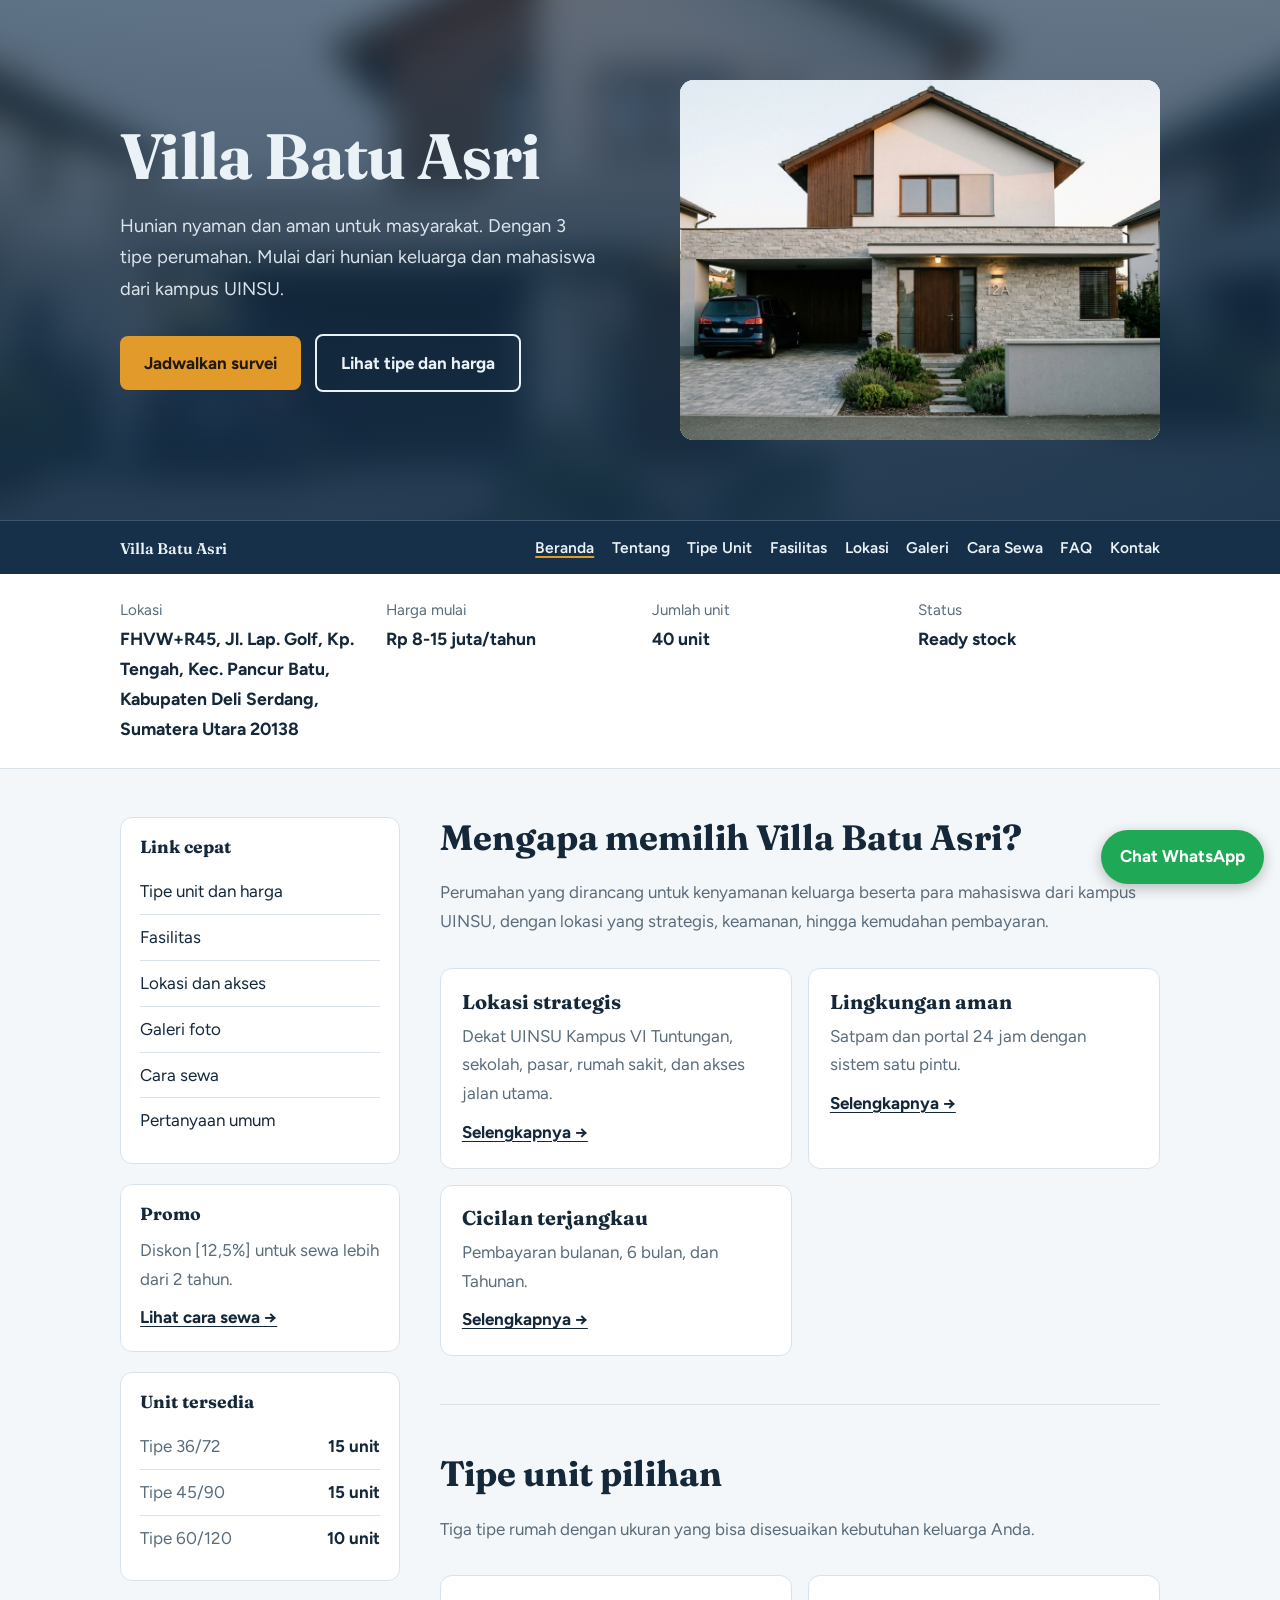
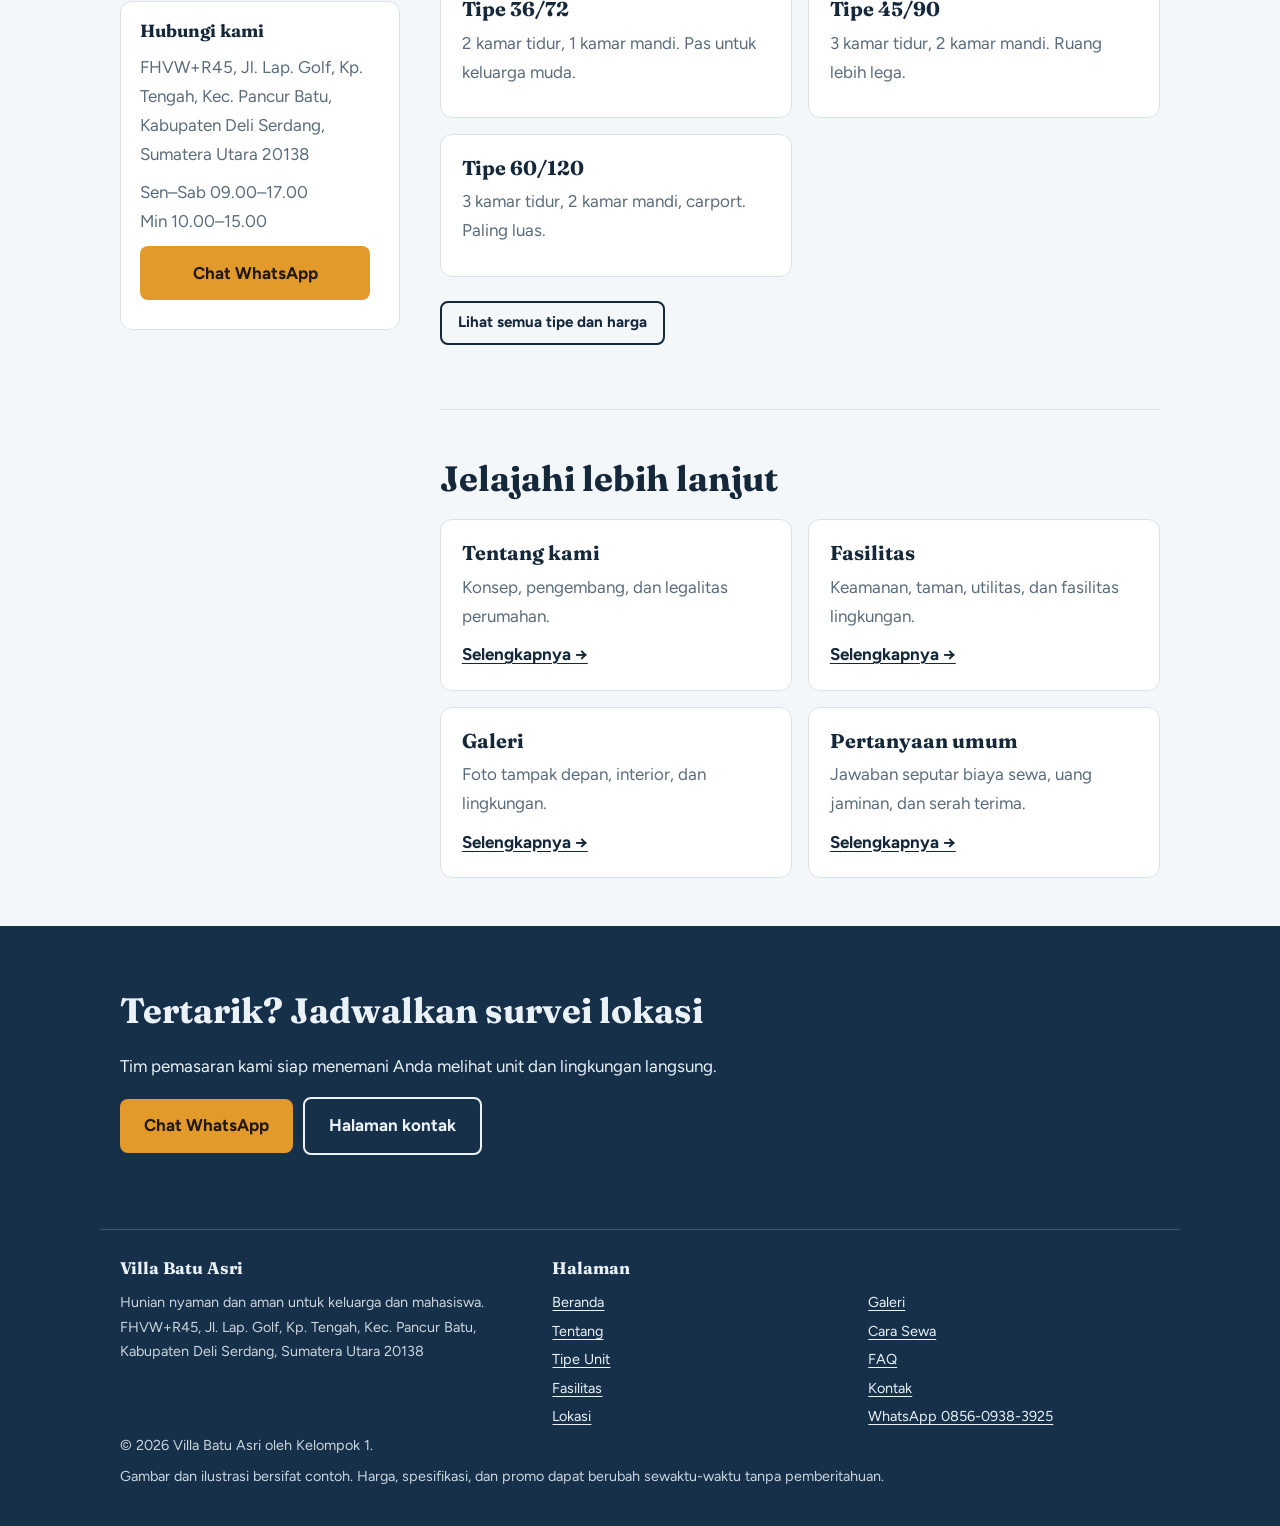
==== index.html @ 87c90467 "Add files via upload" ====
<!DOCTYPE html>
<html lang="id"><head><meta charset="UTF-8"><meta name="viewport" content="width=device-width, initial-scale=1">
<title>Beranda – Villa Batu Asri</title><meta name="description" content="Villa Batu Asri: hunian sewa nyaman dan aman untuk keluarga dan mahasiswa. Lihat tipe unit, fasilitas, dan lokasi.">
<link rel="preconnect" href="https://fonts.googleapis.com">
<link rel="preconnect" href="https://fonts.gstatic.com" crossorigin>
<link href="https://fonts.googleapis.com/css2?family=Fraunces:opsz,wght@9..144,500;9..144,700&family=Figtree:wght@400;500;600;700&display=swap" rel="stylesheet">
<link rel="stylesheet" href="style.css"></head><body>
<!-- PETUNJUK UMUM: data yang dipakai berulang (nama, alamat, WhatsApp, email, jam kerja, menu, footer) ada di config.js. Untuk isi halaman ini: cari tulisan EDIT. Ubah hanya teks di antara tag, jangan hapus tanda lebih kecil dan lebih besar. Simpan lalu refresh browser -->
  <!-- ================= HERO ================= -->
  
<!-- BAGIAN 1 (sesuai gambar tugas): HEADER -->
<header class="hero">
    
<div class="wrap">
      <div>
        <h1>Villa Batu Asri</h1>
        <!-- EDIT: satu kalimat yang menjelaskan keunggulan utama perumahanmu -->
        
<p class="tagline">Hunian nyaman dan aman untuk masyarakat. Dengan 3 tipe perumahan. Mulai dari hunian keluarga dan mahasiswa dari kampus UINSU.</p>
        <!-- Nomor WhatsApp tombol ini otomatis dari config.js, tidak perlu diubah di sini -->
        <a class="btn primary" href="https://wa.me/6281200000000?text=Halo%2C%20saya%20ingin%20survei%20Villa%20Batu%20Asri">Jadwalkan survei</a>
        <a class="btn ghost" href="tipe-unit.html">Lihat tipe dan harga</a>
      </div>
      <div class="frame">
        <!-- Ilustrasi rumah. Kalau ada foto, simpan sebagai "hero.jpg" di folder yang sama dan foto akan menutupi ilustrasi ini. -->
        <svg viewBox="0 0 400 300" preserveAspectRatio="xMidYMid slice" aria-hidden="true">
          <rect width="400" height="300" fill="#dcebf3"/>
          <circle cx="330" cy="60" r="30" fill="#f2c36b"/>
          <rect y="232" width="400" height="68" fill="#79b27d"/>
          <rect y="262" width="400" height="38" fill="#5c9a68"/>
          <!-- rumah -->
          <rect x="95" y="130" width="210" height="110" fill="#f7f3ea"/>
          <polygon points="80,132 200,62 320,132" fill="#16304a"/>
          <rect x="125" y="160" width="52" height="44" fill="#9cc6dc"/>
          <rect x="223" y="160" width="52" height="44" fill="#9cc6dc"/>
          <rect x="182" y="178" width="36" height="62" fill="#e29a2b"/>
          <rect x="95" y="236" width="210" height="6" fill="#c9c3b3"/>
          <!-- pohon -->
          <rect x="44" y="190" width="8" height="48" fill="#6b4a2f"/>
          <circle cx="48" cy="180" r="26" fill="#3f8a55"/>
          <rect x="350" y="200" width="7" height="38" fill="#6b4a2f"/>
          <circle cx="353" cy="192" r="20" fill="#3f8a55"/>
        </svg>
        <img src="hero.jpg" alt="Tampak depan Villa Batu Asri" onerror="this.remove()">
      </div>
    </div>
  </header>
<!-- BAGIAN 2: NAVIGASI. Dibuat otomatis oleh site.js, untuk mengubah menu edit config.js -->
<nav class="nav" id="site-nav" aria-label="Menu utama"></nav>
  <!-- ================= RINGKASAN CEPAT ================= -->
  <div class="quick">
    
<div class="wrap">
      <!-- EDIT: isi dengan data inti perumahanmu -->
      
<dl>
        <div>
<dt>Lokasi</dt><dd>FHVW+R45, Jl. Lap. Golf, Kp. Tengah, Kec. Pancur Batu, Kabupaten Deli Serdang, Sumatera Utara 20138</dd></div>
        <div>
<dt>Harga mulai</dt><dd>Rp 8-15 juta/tahun</dd></div>
        <div>
<dt>Jumlah unit</dt><dd>40 unit</dd></div>
        <div>
<dt>Status</dt><dd>Ready stock</dd></div>
      </dl>
    </div>
  </div>
<!-- ========== AWAL ISI HALAMAN (edit di antara penanda ini) ========== -->
<main>
<!-- BAGIAN 3: SIDEBAR (kolom samping) dan BAGIAN 4: CONTENT (isi utama) -->
<div class="wrap page-grid">
<aside class="sidebar" aria-label="Info samping">
<!-- EDIT SIDEBAR kotak 1 Link cepat: satu li adalah satu tautan. Ganti tulisan di antara a dan a penutup, atau salin satu li untuk menambah -->
<div class="side-box"><h3>Link cepat</h3><ul>
<li><a href="tipe-unit.html">Tipe unit dan harga</a></li>
<li><a href="fasilitas.html">Fasilitas</a></li>
<li><a href="lokasi.html">Lokasi dan akses</a></li>
<li><a href="galeri.html">Galeri foto</a></li>
<li><a href="cara-sewa.html">Cara sewa</a></li>
<li><a href="faq.html">Pertanyaan umum</a></li>
</ul></div>
<!-- EDIT SIDEBAR kotak 2 Promo: ganti judul h3 dan teks p dengan promo atau pengumuman asli. Teks dalam kurung siku adalah contoh -->
<div class="side-box"><h3>Promo</h3>
<p>Diskon [12,5%] untuk sewa lebih dari 2 tahun.</p>
<a class="more" href="cara-sewa.html">Lihat cara sewa →</a></div>
<!-- EDIT SIDEBAR kotak 3 Ketersediaan unit: ganti angka 00 dengan jumlah unit yang masih kosong -->
<div class="side-box"><h3>Unit tersedia</h3><ul class="mini">
<li><span>Tipe 36/72</span><b>15 unit</b></li>
<li><span>Tipe 45/90</span><b>15 unit</b></li>
<li><span>Tipe 60/120</span><b>10 unit</b></li>
</ul></div>
<!-- SIDEBAR kotak 4 Hubungi kami: alamat, jam kerja, dan nomor WhatsApp otomatis dari config.js, tidak perlu diubah di sini -->
<div class="side-box"><h3>Hubungi kami</h3>
<p data-site="alamat">Jl. Nama Jalan No. 0, Nama Lokasi</p>
<p data-site-html="jam">Sen–Sab 09.00–17.00<br>Min 10.00–15.00</p>
<a class="btn primary" href="https://wa.me/6281200000000?text=Halo%2C%20saya%20ingin%20bertanya%20soal%20sewa%20di%20Villa%20Batu%20Asri">Chat WhatsApp</a></div>
</aside>
<div class="content">
<section class="blok">
<!-- EDIT 3 kartu keunggulan: h3 adalah judul kartu, p adalah penjelasan -->
<h2>Mengapa memilih Villa Batu Asri?</h2>
<p class="lead">Perumahan yang dirancang untuk kenyamanan keluarga beserta para mahasiswa dari kampus UINSU, dengan lokasi yang strategis, keamanan, hingga kemudahan pembayaran.</p>
<div class="cards">
<div class="card">
<h3>Lokasi strategis</h3>
<p>Dekat UINSU Kampus VI Tuntungan, sekolah, pasar, rumah sakit, dan akses jalan utama.</p><a class="more" href="lokasi.html">Selengkapnya →</a></div>
<div class="card">
<h3>Lingkungan aman</h3>
<p>Satpam dan portal 24 jam dengan sistem satu pintu.</p><a class="more" href="fasilitas.html">Selengkapnya →</a></div>
<div class="card">
<h3>Cicilan terjangkau</h3>
<p>Pembayaran bulanan, 6 bulan, dan Tahunan.</p><a class="more" href="cara-sewa.html">Selengkapnya →</a></div></div></section>
<section class="blok">
<!-- EDIT ringkasan tipe: harga dan ukuran lengkap diisi di tipe-unit.html, di sini cukup deskripsi singkat -->
<h2>Tipe unit pilihan</h2>
<p class="lead">Tiga tipe rumah dengan ukuran yang bisa disesuaikan kebutuhan keluarga Anda.</p>
<div class="cards">
<div class="card">
<h3>Tipe 36/72</h3>
<p>2 kamar tidur, 1 kamar mandi. Pas untuk keluarga muda.</p></div>
<div class="card">
<h3>Tipe 45/90</h3>
<p>3 kamar tidur, 2 kamar mandi. Ruang lebih lega.</p></div>
<div class="card">
<h3>Tipe 60/120</h3>
<p>3 kamar tidur, 2 kamar mandi, carport. Paling luas.</p></div></div>
<p class="sec-link"><a class="btn line" href="tipe-unit.html">Lihat semua tipe dan harga</a></p></section>
<section class="blok">
<!-- EDIT kartu menuju halaman lain: h3 judul, p penjelasan singkat. Biasanya tidak perlu diubah -->
<h2>Jelajahi lebih lanjut</h2>
<div class="cards">
<div class="card">
<h3>Tentang kami</h3>
<p>Konsep, pengembang, dan legalitas perumahan.</p><a class="more" href="tentang.html">Selengkapnya →</a></div>
<div class="card">
<h3>Fasilitas</h3>
<p>Keamanan, taman, utilitas, dan fasilitas lingkungan.</p><a class="more" href="fasilitas.html">Selengkapnya →</a></div>
<div class="card">
<h3>Galeri</h3>
<p>Foto tampak depan, interior, dan lingkungan.</p><a class="more" href="galeri.html">Selengkapnya →</a></div>
<div class="card">
<h3>Pertanyaan umum</h3>
<p>Jawaban seputar biaya sewa, uang jaminan, dan serah terima.</p><a class="more" href="faq.html">Selengkapnya →</a></div></div></section>
</div></div>
<!-- EDIT AJAKAN DI BAWAH: ubah teks h2 dan p sesuka Anda. Nomor WhatsApp otomatis dari config.js, tidak perlu diubah di sini -->
<section class="contact">
<div class="wrap">
<h2>Tertarik? Jadwalkan survei lokasi</h2>
<p>Tim pemasaran kami siap menemani Anda melihat unit dan lingkungan langsung.</p><a class="btn primary" href="https://wa.me/6281200000000?text=Halo%2C%20saya%20ingin%20survei%20Villa%20Batu%20Asri">Chat WhatsApp</a><a class="btn ghost" href="kontak.html">Halaman kontak</a></div>
</section></main>
<!-- ========== AKHIR ISI HALAMAN ========== -->
<!-- FOOTER dan tombol WhatsApp melayang: dibuat otomatis oleh site.js. Untuk mengubahnya, edit config.js -->
<footer id="site-footer"></footer>

<script src="config.js"></script>
<script src="site.js"></script>
</body></html>
---- style.css ----
/* ---------- Warna & font (ubah di sini untuk mengganti tema) ---------- */
    :root {
      --bg: #f4f7f9;
      --surface: #ffffff;
      --ink: #15283a;
      --muted: #5a6c7b;
      --line: #d9e2e9;
      --navy: #16304a;        /* warna utama: hero, footer */
      --sky: #dcebf3;         /* biru muda: latar ilustrasi */
      --amber: #e29a2b;       /* warna tombol utama */
      --on-navy: #eaf2f7;
      --font-display: "Fraunces", Georgia, "Times New Roman", serif;
      --font-body: "Figtree", "Segoe UI", system-ui, sans-serif;
    }

    @media (prefers-color-scheme: dark) {
      :root {
        --bg: #0e1a26;
        --surface: #152636;
        --ink: #e6eef4;
        --muted: #92a6b5;
        --line: #26394a;
        --navy: #0a1622;
        --sky: #1b3347;
        --amber: #eaa947;
      }
    }

    *, *::before, *::after { box-sizing: border-box; }
    html { scroll-behavior: smooth; scroll-padding-top: 4.5rem; }
    @media (prefers-reduced-motion: reduce) { html { scroll-behavior: auto; } }

    body {
      margin: 0;
      background: var(--bg);
      color: var(--ink);
      font-family: var(--font-body);
      font-size: 1.0625rem;
      line-height: 1.7;
    }

    a { color: inherit; text-underline-offset: 3px; }
    :focus-visible { outline: 3px solid var(--amber); outline-offset: 3px; border-radius: 4px; }

    h1, h2, h3 { font-family: var(--font-display); font-weight: 700; line-height: 1.18; margin: 0; }
    p { margin: 0 0 1rem; max-width: 68ch; }

    .wrap { max-width: 1080px; margin: 0 auto; padding: 0 1.25rem; }

    .btn {
      display: inline-block; padding: 0.8rem 1.5rem; border-radius: 8px;
      font-weight: 700; text-decoration: none; margin: 0 0.6rem 0.6rem 0;
    }
    .btn.primary { background: var(--amber); color: #20180a; }
    .btn.ghost { border: 2px solid var(--on-navy); color: var(--on-navy); }
    .btn.line { border: 2px solid var(--ink); color: var(--ink); padding: 0.45rem 1rem; margin: 0; font-size: 0.95rem; }
    .btn:hover { filter: brightness(1.08); }

    /* ---------- Navigasi ---------- */
    .nav { position: sticky; top: 0; z-index: 10; background: var(--navy); color: var(--on-navy); }
    .nav .wrap { display: flex; flex-wrap: wrap; align-items: center; justify-content: space-between; gap: 0.25rem 1.5rem; padding-top: 0.65rem; padding-bottom: 0.65rem; }
    .nav strong { font-family: var(--font-display); font-size: 1.2rem; }
    .nav ul { list-style: none; display: flex; flex-wrap: wrap; gap: 0.25rem 1.1rem; margin: 0; padding: 0; }
    .nav a { text-decoration: none; font-size: 0.97rem; font-weight: 600; }
    .nav a:hover { text-decoration: underline; text-decoration-color: var(--amber); text-decoration-thickness: 2px; }

    /* ---------- Hero ---------- */
    .hero { background: var(--navy); color: var(--on-navy); }
    .hero .wrap { display: grid; gap: 2.5rem; padding-top: 3.5rem; padding-bottom: 3.5rem; align-items: center; }
    @media (min-width: 860px) { .hero .wrap { grid-template-columns: 1.05fr 1fr; gap: 3.5rem; padding-top: 5rem; padding-bottom: 5rem; } }
    .hero h1 { font-size: clamp(2.4rem, 7vw, 4rem); letter-spacing: -0.01em; }
    .hero .tagline { margin: 1.1rem 0 1.8rem; font-size: 1.15rem; opacity: 0.92; max-width: 40ch; }

    /* Bingkai gambar hero: menampilkan ilustrasi, atau foto kalau hero.jpg tersedia */
    .frame { position: relative; aspect-ratio: 4 / 3; border-radius: 14px; overflow: hidden; background: var(--sky); }
    .frame svg { position: absolute; inset: 0; width: 100%; height: 100%; }
    .frame img { position: absolute; inset: 0; width: 100%; height: 100%; object-fit: cover; }

    /* ---------- Ringkasan cepat ---------- */
    .quick { background: var(--surface); border-bottom: 1px solid var(--line); }
    .quick dl { margin: 0; display: grid; grid-template-columns: repeat(2, 1fr); gap: 1.2rem 1.5rem; padding: 1.5rem 0; }
    @media (min-width: 760px) { .quick dl { grid-template-columns: repeat(4, 1fr); } }
    .quick dt { color: var(--muted); font-size: 0.95rem; }
    .quick dd { margin: 0; font-weight: 700; font-size: 1.1rem; }

    /* ---------- Section ---------- */
    section { padding: 4rem 0; }
    section + section { border-top: 1px solid var(--line); }
    h2 { font-size: clamp(1.7rem, 4vw, 2.2rem); margin-bottom: 1.25rem; }
    h3 { font-size: 1.25rem; }
    .lead { color: var(--muted); margin-bottom: 2rem; }

    /* tentang */
    .two { display: grid; gap: 2rem; }
    @media (min-width: 820px) { .two { grid-template-columns: 1fr 1fr; gap: 3.5rem; } }
    .why { list-style: none; padding: 0; margin: 0; display: grid; gap: 1rem; }
    .why li { padding-left: 1.1rem; border-left: 4px solid var(--amber); }
    .why strong { display: block; }
    .why span { color: var(--muted); }

    /* tipe unit */
    .units { border-top: 1px solid var(--line); }
    .unit { display: grid; gap: 0.8rem 2rem; padding: 1.6rem 0; border-bottom: 1px solid var(--line); align-items: center; }
    @media (min-width: 820px) { .unit { grid-template-columns: 200px 1fr 220px; } }
    .unit .specs { list-style: none; padding: 0; margin: 0; display: flex; flex-wrap: wrap; gap: 0.3rem 1.3rem; color: var(--muted); }
    .unit .specs b { color: var(--ink); }
    .unit .price { display: grid; gap: 0.4rem; }
    @media (min-width: 820px) { .unit .price { justify-items: end; text-align: right; } }
    .unit .price small { color: var(--muted); display: block; font-size: 0.9rem; line-height: 1.3; }
    .unit .price strong { font-family: var(--font-display); font-size: 1.4rem; }

    /* fasilitas */
    .fac { display: grid; gap: 2rem 3rem; }
    @media (min-width: 820px) { .fac { grid-template-columns: repeat(3, 1fr); } }
    .fac h3 { margin-bottom: 0.7rem; }
    .fac ul { list-style: none; padding: 0; margin: 0; }
    .fac li { padding: 0.3rem 0 0.3rem 1.6rem; position: relative; }
    .fac li::before { content: ""; position: absolute; left: 0.1rem; top: 0.78rem; width: 0.7rem; height: 0.4rem; border-left: 2px solid var(--amber); border-bottom: 2px solid var(--amber); transform: rotate(-45deg); }

    /* lokasi */
    .near { margin: 0 0 1rem; }
    .near div { display: flex; justify-content: space-between; gap: 1rem; padding: 0.65rem 0; border-bottom: 1px solid var(--line); }
    .near dt { color: var(--muted); }
    .near dd { margin: 0; font-weight: 700; text-align: right; }
    .map { min-height: 300px; border-radius: 12px; border: 1px solid var(--line); background: var(--surface); display: grid; place-items: center; text-align: center; padding: 1rem; color: var(--muted); overflow: hidden; }
    .map iframe { width: 100%; height: 100%; min-height: 340px; border: 0; }

    /* galeri */
    .gallery { display: grid; gap: 0.75rem; grid-template-columns: repeat(auto-fill, minmax(240px, 1fr)); }
    .gallery figure { margin: 0; position: relative; aspect-ratio: 4 / 3; background: var(--line); border-radius: 10px; overflow: hidden; }
    .gallery img { position: absolute; inset: 0; width: 100%; height: 100%; object-fit: cover; }
    .gallery figcaption { position: absolute; left: 0; right: 0; bottom: 0; padding: 0.5rem 0.8rem; background: linear-gradient(transparent, rgba(0,0,0,0.65)); color: #fff; font-size: 0.93rem; }
    .gallery .hint { position: absolute; inset: 0; display: grid; place-items: center; color: var(--muted); font-size: 0.9rem; text-align: center; padding: 1rem; }

    /* cara pembelian (berurutan, jadi diberi nomor) */
    .steps { list-style: none; counter-reset: step; padding: 0; margin: 0; display: grid; gap: 1.2rem; max-width: 720px; }
    .steps li { counter-increment: step; display: grid; grid-template-columns: 2.6rem 1fr; gap: 1rem; align-items: start; }
    .steps li::before {
      content: counter(step); width: 2.6rem; height: 2.6rem; border-radius: 50%;
      display: grid; place-items: center; background: var(--navy); color: var(--on-navy);
      font: 700 1.1rem var(--font-display);
    }
    .steps strong { display: block; }
    .steps span { color: var(--muted); }

    /* tanya jawab */
    details { background: var(--surface); border: 1px solid var(--line); border-radius: 8px; margin-bottom: 0.6rem; max-width: 820px; }
    summary { cursor: pointer; padding: 0.9rem 1.1rem; font-weight: 700; }
    details[open] summary { border-bottom: 1px solid var(--line); }
    details p { padding: 0.9rem 1.1rem 0.1rem; color: var(--muted); }

    /* kontak */
    .contact { background: var(--navy); color: var(--on-navy); border-top: 0; }
    .contact .grid { display: grid; gap: 2rem; }
    @media (min-width: 820px) { .contact .grid { grid-template-columns: 1.1fr 1fr; gap: 3.5rem; } }
    .contact dl { margin: 0; }
    .contact dt { font-weight: 700; margin-top: 1rem; }
    .contact dd { margin: 0; opacity: 0.9; }

    footer { background: var(--navy); color: var(--on-navy); padding: 0 0 2rem; font-size: 0.9rem; }
    footer .wrap { border-top: 1px solid rgba(255,255,255,0.18); padding-top: 1.5rem; }
    footer p { margin: 0 0 0.4rem; max-width: none; opacity: 0.85; }

    /* tombol WhatsApp melayang */
    .wa {
      position: fixed; right: 1rem; bottom: 1rem; z-index: 20;
      background: #1fa855; color: #fff; text-decoration: none; font-weight: 700;
      padding: 0.8rem 1.2rem; border-radius: 999px; box-shadow: 0 4px 14px rgba(0,0,0,0.25);
    }
    .wa:hover { filter: brightness(1.08); }
.pagehead{background:var(--navy);color:var(--on-navy)}.pagehead .wrap{padding-top:3rem;padding-bottom:3rem}
.pagehead h1{font-size:clamp(2rem,5vw,3rem)}.pagehead p{opacity:.9;margin:.8rem 0 0}.crumb{font-size:.9rem;opacity:.8;margin-bottom:.6rem}
.nav a.active{text-decoration:underline;text-decoration-color:var(--amber);text-decoration-thickness:2px}
.cards{display:grid;gap:1rem;grid-template-columns:repeat(auto-fill,minmax(250px,1fr))}
.card{background:var(--surface);border:1px solid var(--line);border-radius:12px;padding:1.3rem}.card h3{margin-bottom:.5rem}.card p{color:var(--muted);margin:0 0 .6rem}
.card a.more{font-weight:700;color:var(--ink)}
.tblw{overflow-x:auto}.tbl{width:100%;border-collapse:collapse;min-width:560px;background:var(--surface)}
.tbl th,.tbl td{padding:.75rem 1rem;border-bottom:1px solid var(--line);text-align:left}.tbl th{background:var(--sky);font-family:var(--font-display)}
.stats{display:grid;gap:1rem;grid-template-columns:repeat(auto-fit,minmax(150px,1fr));margin-top:2rem}
.stats div{background:var(--surface);border:1px solid var(--line);border-radius:12px;padding:1.1rem}.stats b{display:block;font:700 1.7rem var(--font-display)}.stats span{color:var(--muted);font-size:.95rem}
.form{display:grid;gap:.9rem;max-width:520px}.form label{font-weight:600;display:grid;gap:.3rem}
.form input,.form textarea,.form select{font:inherit;padding:.7rem .8rem;border:1px solid var(--line);border-radius:8px;background:var(--surface);color:var(--ink)}
.foot{display:grid;gap:1.5rem}@media(min-width:760px){.foot{grid-template-columns:1.4fr 1fr 1fr}}
footer h4{margin:0 0 .5rem;font-family:var(--font-display);font-size:1.05rem}footer ul{list-style:none;margin:0;padding:0}footer li{margin-bottom:.25rem}
.sec-link{margin-top:1.5rem}

/* ---------- Foto latar blur (hero dan judul halaman) ---------- */
.hero,.pagehead{position:relative;isolation:isolate;overflow:hidden}
.hero::before,.pagehead::before{content:"";position:absolute;inset:-60px;z-index:-2;opacity:0;transition:opacity .6s;
  background:var(--foto-latar) center/cover no-repeat;filter:blur(var(--blur-latar,16px)) saturate(1.1);transform:scale(1.05)}
.hero::after,.pagehead::after{content:"";position:absolute;inset:0;z-index:-1;opacity:0;transition:opacity .6s;
  background:linear-gradient(180deg,rgba(22,48,74,.65),rgba(22,48,74,.88))}
.ada-foto .hero::before,.ada-foto .pagehead::before,.ada-foto .hero::after,.ada-foto .pagehead::after{opacity:1}

/* ---------- Tata letak beranda: sidebar + content ---------- */
header.hero + .nav{border-top:1px solid rgba(255,255,255,.18)}
.page-grid{display:grid;gap:2.5rem;padding-top:3rem;padding-bottom:3rem}
.sidebar{display:grid;gap:1.25rem;align-content:start;order:2}.content{order:1;min-width:0}
.side-box{background:var(--surface);border:1px solid var(--line);border-radius:12px;padding:1.2rem}
.side-box h3{font-size:1.1rem;margin-bottom:.7rem}.side-box p{color:var(--muted);margin:0 0 .6rem}
.side-box ul{list-style:none;margin:0;padding:0}.side-box li{border-bottom:1px solid var(--line)}.side-box li:last-child{border:0}
.side-box li a{display:block;padding:.5rem 0;text-decoration:none}.side-box li a:hover{text-decoration:underline;text-decoration-color:var(--amber);text-decoration-thickness:2px}
.side-box .more{font-weight:700}.side-box .btn{display:block;text-align:center;margin-top:.4rem}
.mini li{display:flex;justify-content:space-between;gap:1rem;padding:.5rem 0}.mini span{color:var(--muted)}
.content .blok{padding:0 0 3rem}.content .blok + .blok{border-top:1px solid var(--line);padding-top:3rem}.content .blok:last-child{padding-bottom:0}
@media(min-width:900px){.page-grid{grid-template-columns:280px 1fr;align-items:start}.sidebar{order:0;position:sticky;top:5rem}.content{order:0}}
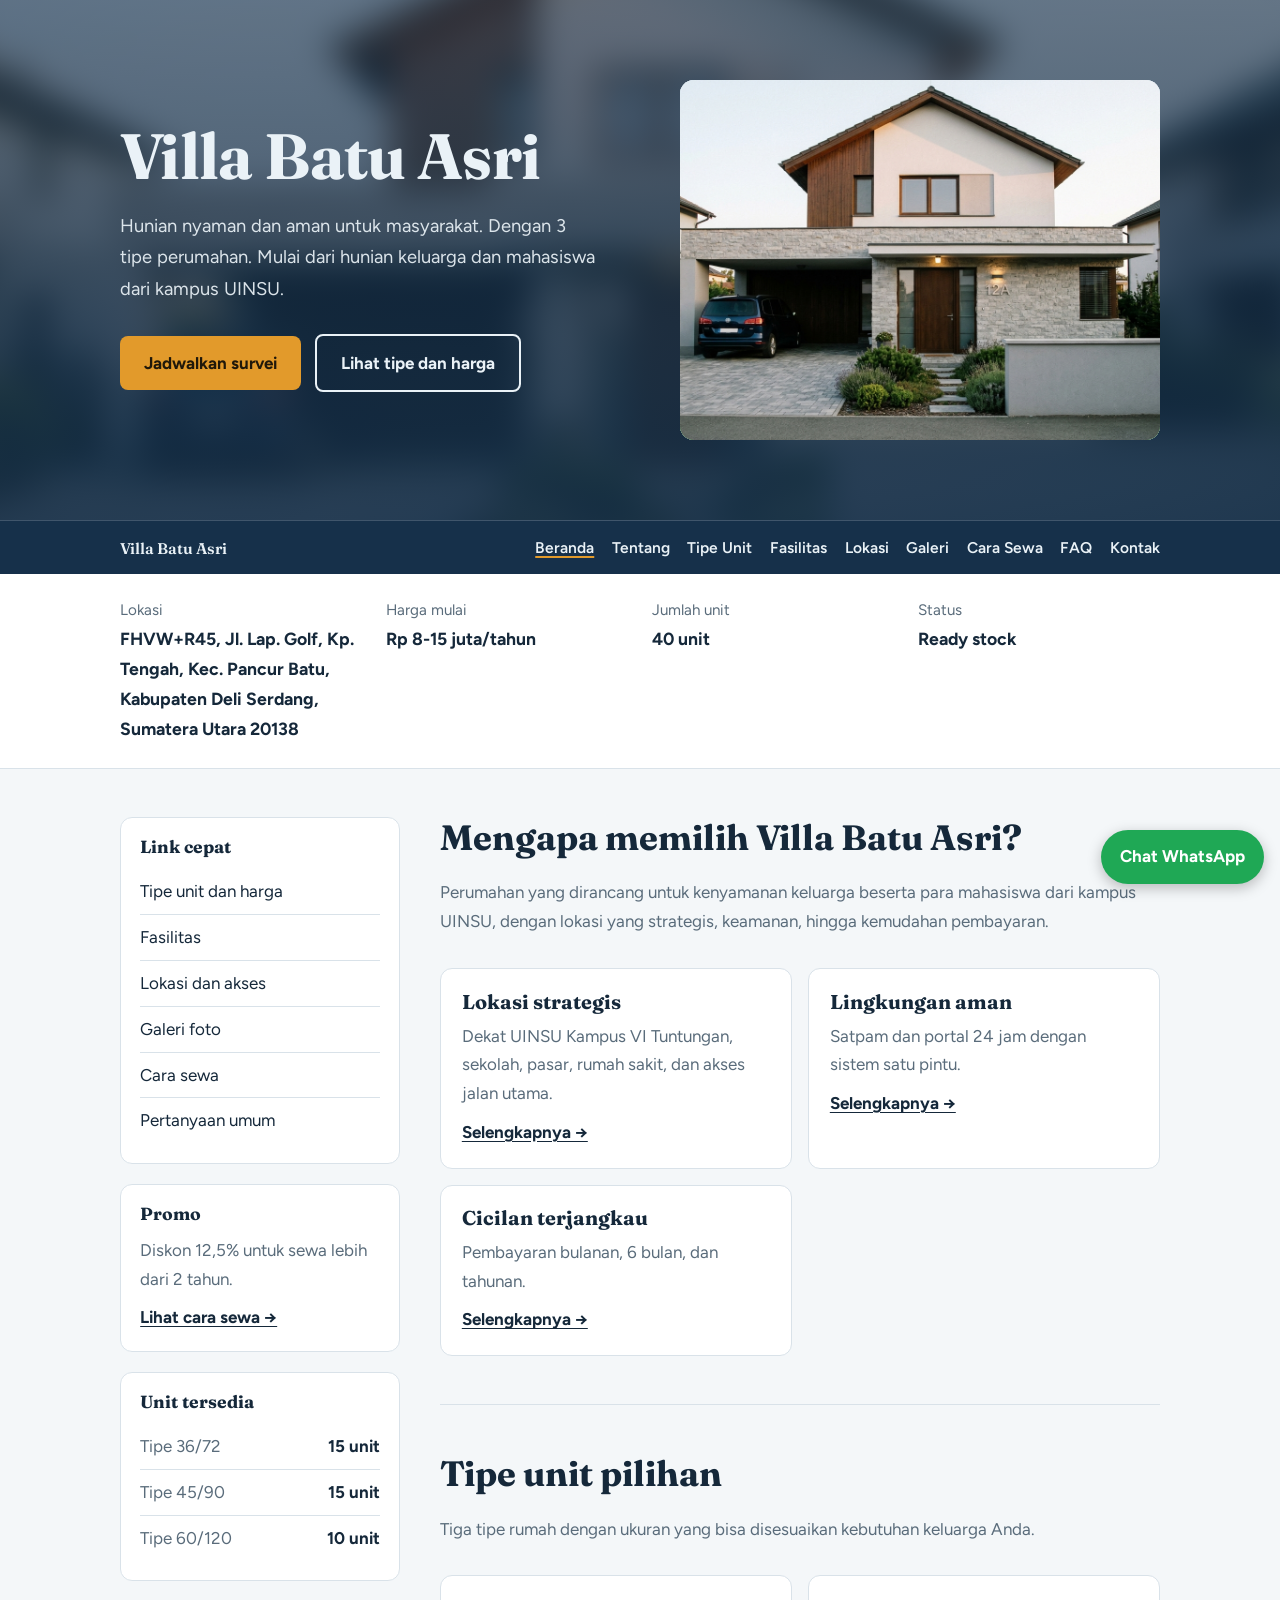
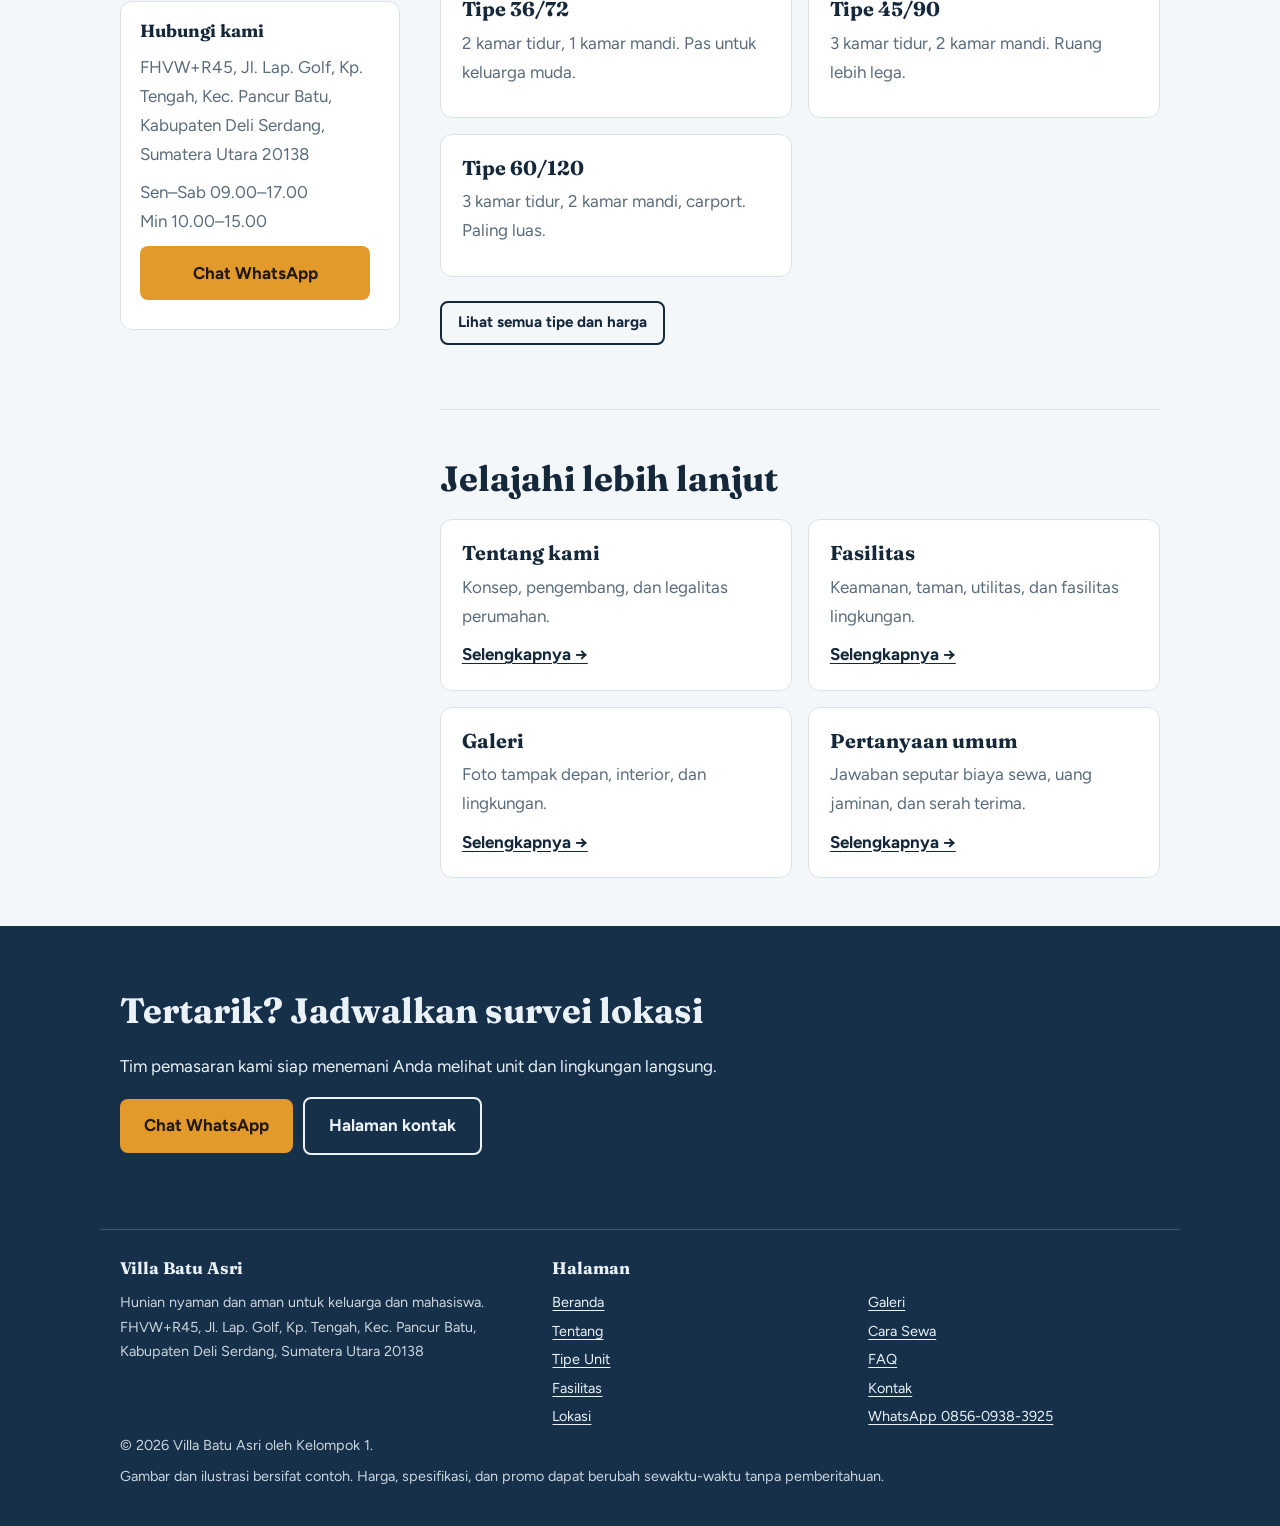
==== commit 9f89a804: "Correct discount text formatting in index.html" ====
--- a/index.html
+++ b/index.html
@@ -81,7 +81,7 @@
 </ul></div>
 <!-- EDIT SIDEBAR kotak 2 Promo: ganti judul h3 dan teks p dengan promo atau pengumuman asli. Teks dalam kurung siku adalah contoh -->
 <div class="side-box"><h3>Promo</h3>
-<p>Diskon [12,5%] untuk sewa lebih dari 2 tahun.</p>
+<p>Diskon 12,5% untuk sewa lebih dari 2 tahun.</p>
 <a class="more" href="cara-sewa.html">Lihat cara sewa →</a></div>
 <!-- EDIT SIDEBAR kotak 3 Ketersediaan unit: ganti angka 00 dengan jumlah unit yang masih kosong -->
 <div class="side-box"><h3>Unit tersedia</h3><ul class="mini">
@@ -109,7 +109,7 @@
 <p>Satpam dan portal 24 jam dengan sistem satu pintu.</p><a class="more" href="fasilitas.html">Selengkapnya →</a></div>
 <div class="card">
 <h3>Cicilan terjangkau</h3>
-<p>Pembayaran bulanan, 6 bulan, dan Tahunan.</p><a class="more" href="cara-sewa.html">Selengkapnya →</a></div></div></section>
+<p>Pembayaran bulanan, 6 bulan, dan tahunan.</p><a class="more" href="cara-sewa.html">Selengkapnya →</a></div></div></section>
 <section class="blok">
 <!-- EDIT ringkasan tipe: harga dan ukuran lengkap diisi di tipe-unit.html, di sini cukup deskripsi singkat -->
 <h2>Tipe unit pilihan</h2>
@@ -154,4 +154,4 @@
 
 <script src="config.js"></script>
 <script src="site.js"></script>
-</body></html>+</body></html>
